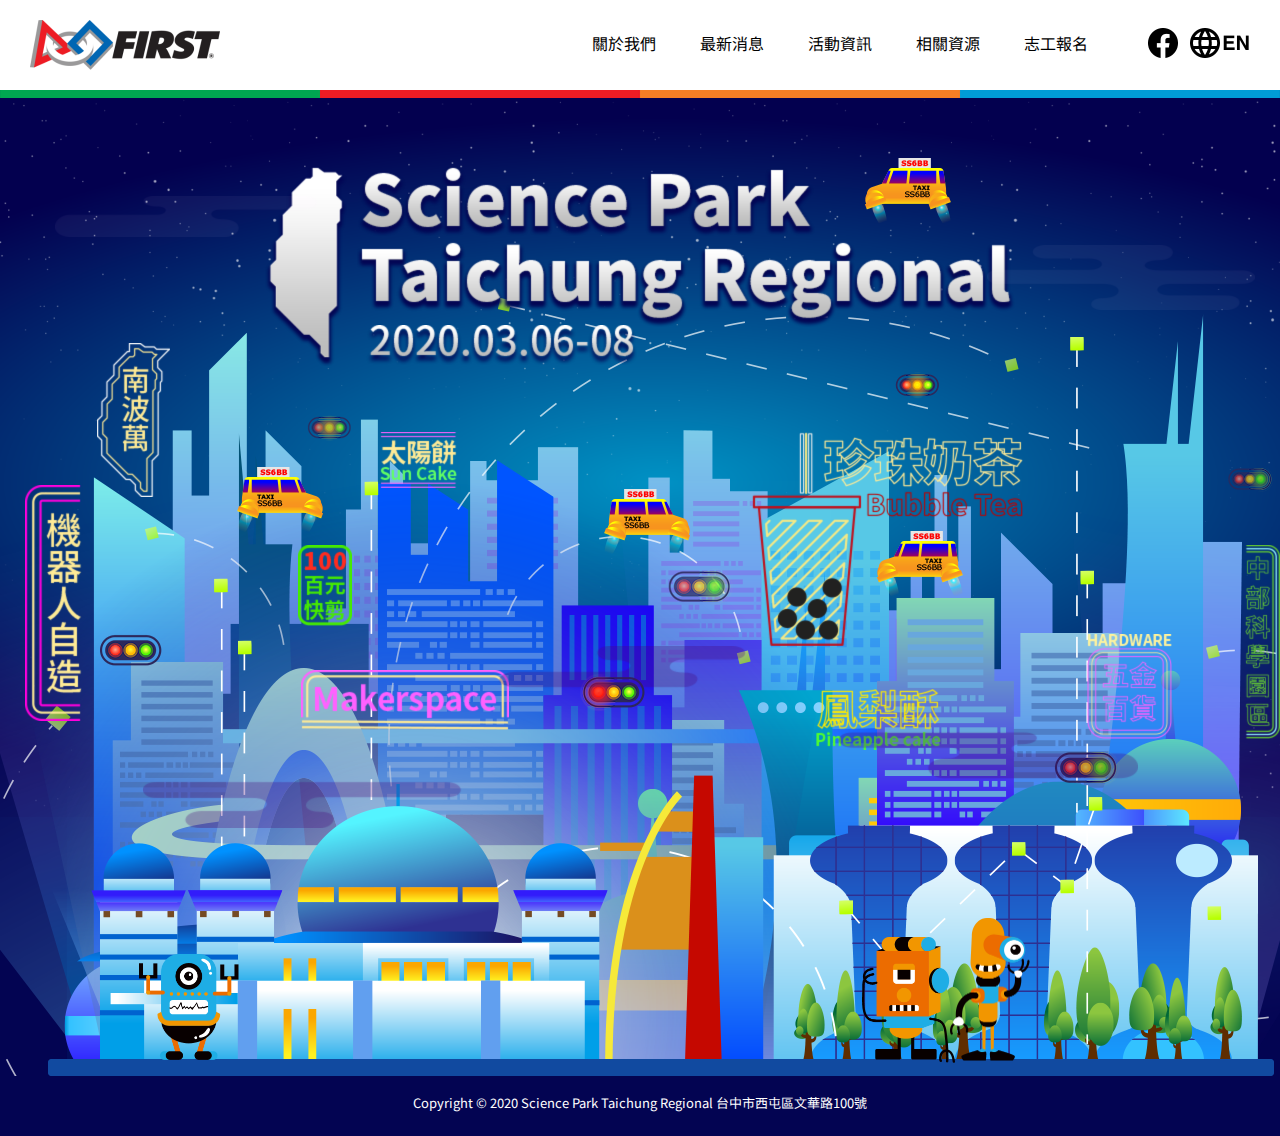
==== index.html @ 0c8fc82f "修改首頁" ====
<!DOCTYPE html>
<html lang="zh-TW">
<head>
  <meta charset="UTF-8">
  <meta name="viewport" content="width=device-width, initial-scale=1.0">
  <meta http-equiv="X-UA-Compatible" content="ie=edge">
  <meta property="og:type" content="website">
  <meta property="og:title" content="Science Park Taichung Regional" />
  <meta name="description" content="" />
  <meta property="og:image" content="img/800x800.png">
  <meta property="og:url" content="">
  <title>Science Park Taichung Regional</title>
  <!-- <link rel="shortcut icon" href="img/sp.ico"> -->
  <link rel="stylesheet" href="css/jpreloader.css">
  <link rel="stylesheet" href="css/style.css">
  <link href="https://fonts.googleapis.com/css?family=Noto+Sans+SC" rel="stylesheet">
  <link href="https://fonts.googleapis.com/css?family=Roboto:300" rel="stylesheet">
  <title>Document</title>
</head>
<body>
<div id="jSplash"></div>
<div class="menu">
  <a href="index.html" title="Science Park Taichung Regional" class="logo">
    <img src="img/frc_logo@2x.png"
      alt="Science Park Taichung Regional">
  </a>
  <div class="icon">
    <a href="#" class="fb"></a>
    <a href="index_en.html" class="en"></a>
  </div>
  <ul>
    <li><a href="about.html" title="關於我們">關於我們</a></li>
    <li><a href="news.html" title="最新消息">最新消息</a></li>
    <li><a href="event.html" title="活動資訊">活動資訊</a></li>
    <li><a href="resource.html" title="相關資源">相關資源</a></li>
    <li><a href="volunteers.html" title="志工報名">志工報名</a></li>
  </ul>
 
</div>
<div class="bar"></div>
<div class="wrap">
  <div class="main">
    <div class="tittle"><img src="img/title@2x.png"></div>
    <div class="sign"><img src="img/sign@2x.png"></div>
    <div class="light"></div>
    <div class="r1"><img src="img/r1@2x.png"></div>
    <div class="r2"><img src="img/r2.png"></div>
    <div class="r3"><img src="img/r3.png"></div>
    <div class="cloud1"><img src="img/cloud6@2x.png"></div>
    <div class="taxi1"></div>
    <div class="taxi2"></div>
    <div class="taxi3"></div>
    <div class="taxi4"></div>
    <div class="cloud2"><img src="img/cloud2.png@2x.png"></div>
    <div class="cloud3"><img src="img/cloud3.png@2x.png"></div>
  </div>
  <div class="footer">Copyright © 2020 Science Park Taichung Regional 台中市西屯區文華路100號</div>
</div>
  
</body>
<script src="js/lib/jquery-1.11.0.min.js"></script>
<script src="js/lib/TweenMax.min.js"></script>
<script src="js/lib/swiper.min.js"></script>
<script src="js/lib/jpreloader.min.js"></script>
<script src="js/lib/jquery.animateSprite.js"></script>
<script src="js/sp.js"></script>
</html>
---- css/jpreloader.css ----
body{
	display:none;
}
#jpreOverlay {
	background-color: #022068;
}
#jpreSlide{
	font-size:22px;
	font-weight:bold;
	color:#ccc;
	text-align:center;
	width:430px;
/*	height:30%;*/
	margin-top: -120px;
}
#jpreLoader{
	width:430px;
	height:2px;
	margin-top: 0px;
/*	box-shadow:0 0 7px 3px #fff;
	-moz-box-shadow:0 0 7px 3px #fff;
	-webkit-box-shadow:0 0 7px 3px #fff;
	border-radius:25px;
	-moz-border-radius:25px;
	-webkit-border-radius:25px;*/
}
#jpreBar {
	/*display: none;*/
	border-radius:5px;
	-moz-border-radius:5px;
	-webkit-border-radius:5px;
	background-color:#449ad2;
}
#jprePercentage {
	width: 430px;
	color:#449ad2;
	font-family:"Gotham";
	/*font-weight:bold;*/
	text-align:center;
	/*text-shadow:1px 1px 1px #333;*/
	/*top:-100%;*/
	top:8px;
	font-size: 24px;
	/*font-style: italic;*/
	/*margin: 0 0 0 50px;*/
	margin: auto;
}



@-webkit-keyframes progress {
  from {
    background-position: 0 0;
  }
  to {
    background-position: -60px -60px;
  }
}
@-moz-keyframes progress {
  from {
    background-position: 0 0;
  }
  to {
    background-position: -60px -60px;
  }
}
@-ms-keyframes progress {
  from {
    background-position: 0 0;
  }
  to {
    background-position: -60px -60px;
  }
}
@-o-keyframes progress {
  from {
    background-position: 0 0;
  }
  to {
    background-position: -60px -60px;
  }
}
@keyframes progress {
  from {
    background-position: 0 0;
  }
  to {
    background-position: -60px -60px;
  }
}
---- css/style.css ----
html,
body,
div,
span,
applet,
object,
iframe,
h1,
h2,
h3,
h4,
h5,
h6,
p,
blockquote,
pre,
a,
abbr,
acronym,
address,
big,
cite,
code,
del,
dfn,
em,
img,
ins,
kbd,
q,
s,
samp,
small,
strike,
strong,
sub,
sup,
tt,
var,
b,
u,
i,
center,
dl,
dt,
dd,
ol,
ul,
li,
fieldset,
form,
label,
legend,
table,
caption,
tbody,
tfoot,
thead,
tr,
th,
td,
article,
aside,
canvas,
details,
embed,
figure,
figcaption,
footer,
header,
hgroup,
menu,
nav,
output,
ruby,
section,
summary,
time,
mark,
audio,
video {
  margin: 0;
  padding: 0;
  border: 0;
  font: inherit;
  font-size: 100%;
  vertical-align: baseline;
}

html {
  line-height: 1;
}

ol,
ul {
  list-style: none;
}

table {
  border-collapse: collapse;
  border-spacing: 0;
}

caption,
th,
td {
  text-align: left;
  font-weight: normal;
  vertical-align: middle;
}

q,
blockquote {
  quotes: none;
}

q:before,
q:after,
blockquote:before,
blockquote:after {
  content: "";
  content: none;
}

a img {
  border: none;
}

article,
aside,
details,
figcaption,
figure,
footer,
header,
hgroup,
main,
menu,
nav,
section,
summary {
  display: block;
}

html,
body {
  padding: 0;
  margin: 0;
  font-family: "Noto Sans SC", "sans-serif";
  background-color: #030452;
}

#jSplash {
  width: 430px;
  height: 100px;
  position: relative;
  background: url(../img/loading.png) no-repeat;
  margin: auto;
}

.menu {
  width: 100%;
  height: 90px;
  background-color: #ffffff;
}

.menu .logo {
  width: 190px;
  height: 50px;
  float: left;
  margin-top: 20px;
  margin-left: 30px;
}

.menu ul {
  float: right;
  margin-top: 35px;
  cursor:pointer;
  margin-right: 60px;
}

.menu ul li {
  display: inline-block;
  margin-left: 40px;
  
}

.menu ul li a {
  color: #000;
  text-decoration: none;
  font-size: 16px;
  -moz-transition: 0.3s;
  -o-transition: 0.3s;
  -webkit-transition: 0.3s;
  transition: 0.3s;
  display: block;
}

.menu ul li a::after{
  content: "";
  display: block;
  width: 0%;
  height: 3px;
  margin-top: 5px;
  background-color: #2a66ad;
  -moz-transition: 0.3s;
  -o-transition: 0.3s;
  -webkit-transition: 0.3s;
  transition: 0.3s;
}

.menu ul li a:hover{
  color:#2a66ad;
}

.menu ul li a:hover::after{
  width: 100%;
}

.menu ul li a.act{
  color:#f57e25;
}

.menu ul li a.act::after{
  content: "";
  display: block;
  width: 100%;
  height: 3px;
  margin-top: 5px;
  background-color: #f57e25;

}

.menu .icon{
  float: right;
  margin-top: 28px;
  margin-right: 30px;
}

.fb{
  width: 30px;
  height: 30px;
  display: inline-block;
  background: url(../img/fb@2x.png) no-repeat;
  background-size: 100% auto;
  -moz-transition: 0.3s;
  -o-transition: 0.3s;
  -webkit-transition: 0.3s;
  transition: 0.3s;
  margin-right: 8px;
}

.fb:hover{
  background-position-y: -30px;
}

.en{
  width: 60px;
  height: 30px;
  display: inline-block;
  background: url(../img/en@2x.png)no-repeat;
  background-size: 100% auto;
}

.tw {
  width: 60px;
  height: 30px;
  display: inline-block;
  background: url(../img/tw@2x.png)no-repeat;
  background-size: 100% auto;
}

.bar {
  width: 100%;
  height: 8px;
  background: url(../img/colorbars.png@2x.png) center center repeat;
  background-size: 100% auto;
}

.wrap {
  width: 100%;
  height: auto;
  background: url(../img/star.png@2x.png) center top no-repeat;
  background-size: 100% auto;
}

.main {
  width: 100%;
  height: 978px;
  position: relative;
  margin: auto;
  background: url(../img/group40.png) center 200px no-repeat;
}

.tittle {
  width: 750px;
  height: 200px;
  position: absolute;
  left: 50%;
  top: 7%;
  margin-left: -375px;
}

.sign{
  width: 1255px;
  height: 407px;
  position: absolute;
  top: 25%;
  left: 50%;
  margin-left: -615px;
  overflow: hidden;
}

.light{
  width: 1174px;
  height: 414px;
  position: absolute;
  background: url(../img/lights.png@2x.png) 0 0 no-repeat;
  left: 50%;
  top: 28%;
  margin-left: -540px;
  overflow: hidden;
}

.r1{
  width: 93px;
  height: 126px;
  position: absolute;
  top: 85.8%;
  right: 50%;
  margin-right: -400px;
}

.r2{
  width: 100px;
  height: 106px;
  position: absolute;
  top: 87.5%;
  left: 50%;
  margin-left: -600px;
}

.r3{
  width: 80px;
  height: 144px;
  position: absolute;
  top: 83.8%;
  right: 50%;
  margin-right: -550px;
}

.cloud1{
  width: 995px;
  height: 182px;
  position: absolute;
  left: 50%;
  margin-left: -497px;
  top: 56%;
}

.cloud2{
  width: 268px;
  height: 65px;
  position: absolute;
  top: 15%;
  right: 50%;
  margin-right: -700px;
}

.cloud3 {
  width: 262px;
  height: 41px;
  position: absolute;
  top: 10%;
  left: 50%;
  margin-left: -670px;
}

.taxi1{
  width: 92px;
  height: 77px;
  position: absolute;
  top: 38%;
  left: 50%;
  margin-left: -450px;
  background: url(../img/taxi.png) 0 0 no-repeat;
  overflow: hidden;
}

.taxi2{
  width: 92px;
  height: 78px;
  position: absolute;
  top:50%;
  right: 50%;
  margin-right: -350px;
  background: url(../img/taxi_mirror.png) 0 0 no-repeat;
  overflow: hidden;
}

.taxi3 {
  width: 92px;
  height: 77px;
  position: absolute;
  top: 30%;
  left: 50%;
  background: url(../img/taxi.png) 0 0 no-repeat;
  overflow: hidden;
  margin-left: -40px;
}

.taxi4 {
  width: 92px;
  height: 78px;
  position: absolute;
  top: 6%;
  right: 50%;
  margin-right: -400px;
  background: url(../img/taxi_mirror.png) 0 0 no-repeat;
  overflow: hidden;
}

.menu .logo img,.tittle img,.sign img,.r1 img,
.r2 img,
.r3 img,
.cloud1 img,
.taxi4 img,
.cloud2 img,
.cloud3 img,
.mainbar img,
.info div:nth-child(1) img,
.databox div:nth-child(1) img,
.eimg img
  {
  display: block;
  width: 100%;
}

.mainbar{
  width: 100%;
  height: auto;
}
.wrap_box,
.event{
  width: 100%;
  background-color: #ffffff;
  padding-bottom: 50px;
}

.formbox {
  position: relative;
  width: 100%;
  height: 330px;
  background-color: #049ADA;
}

.info,
.source,
.vol,
.article
{
  width: 900px;
  margin: auto;
  padding-top:80px;
}

.swiper-container {
  position: relative;
  width: 900px;
  height: 1050px;
  margin: auto;
  padding-top:80px;
  overflow: hidden;
}

.swiper-wrapper {
  position: absolute;
  width: 100%;
  left: 0;
}

.swiper-slide {
  position: relative;
  width: 900px;
  display: inline-block;
}

.swiper-container-horizontal>.swiper-pagination {
  height: 50px;
  line-height: 50px;
  bottom: 0;
}

.swiper-pagination-bullet {
  width: 20px;
  height: 20px;
  text-align: center;
  line-height: 20px;
  font-size: 12px;
  color: #000;
  opacity: 1;
  background: rgba(0, 0, 0, 0.2);
}

.swiper-pagination-bullet-active {
  color: #fff;
  background: #00ccff;
}

.ebox,
.ebox_n{
  width: 280px;
  height: 310px;
  margin: 16px 0 0 16px;
  display: inline-block;
  vertical-align: top;
}

.ebox a{
  display: block;
  text-decoration: none;
  background-color: #0066B3;
  -moz-transition: 0.3s;
  -o-transition: 0.3s;
  -webkit-transition: 0.3s;
  transition: 0.3s;
}

.ebox_n a {
  display: block;
  text-decoration: none;
  background-color: #00a651;
  -moz-transition: 0.3s;
  -o-transition: 0.3s;
  -webkit-transition: 0.3s;
  transition: 0.3s;
}

.ebox a:hover,
.ebox_n a:hover {
  background-color: #f57e25;
}

.ebox a:hover .eimg img,
.ebox_n a:hover .eimg img {
  width: 110%;
  margin-left: -5%;
}

.eimg{
  width: 280px;
  height: 210px;
  overflow: hidden;
}

.eimg img{
  -moz-transition: 0.3s;
  -o-transition: 0.3s;
  -webkit-transition: 0.3s;
  transition: 0.3s;
}

.et{
  width: 250px;
  height: 70px;
  padding: 15px;
}

.et h2{
  color: #fff;
  font-size: 15px;
  overflow:hidden;
  white-space: nowrap;
  text-overflow: ellipsis;
}

.et p{
  height: 30px;
  overflow: hidden;
  font-size: 12px;
  line-height: 16px;
  color: #fff;
  margin-top: 8px;
}

.time {
  margin-top: 8px;
  color: #fff;
  font-size: 12px;
  background: url(../img/clock.png) 0 2px no-repeat;
  padding-left: 13px;
  opacity: 0.5;
}

.vol{
  text-align: center;
}

.vol h3{
  font-size: 20px;
  font-weight: bold;
  line-height: 30px;
  color: #484848;
}

.volbox{
  width: 760px;
  height: 250px;
  margin: 20px auto;
  border: 4px solid #049ADA;
  border-radius: 30px;
  text-align: center;
}

.volbox h4{
  font-size: 25px;
  font-weight: bold;
  line-height: 37px;
  color: #000;
  margin: 40px auto 15px;
}

.volbox h5{
  font-size: 20px;
  font-weight: bold;
  color: #049ADA;
}

.volbox a{
  display: block;
  width: 120px;
  height: 50px;
  margin: 20px auto;
  background-color: #ED1C24;
  text-align: center;
  line-height: 50px;
  color: #fff;
  text-decoration: none;
  -moz-transition: 0.3s;
  -o-transition: 0.3s;
  -webkit-transition: 0.3s;
  transition: 0.3s;
}

.volbox a:hover{
  background-color: #0066B3;
}

.volbox_en {
  width: 760px;
  height: 300px;
  margin: 20px auto;
  border: 4px solid #049ADA;
  border-radius: 30px;
  text-align: center;
}

.volbox_en h4 {
  font-size: 25px;
  font-weight: bold;
  line-height: 37px;
  color: #000;
  margin: 40px auto 15px;
}

.volbox_en h5 {
  font-size: 20px;
  font-weight: bold;
  color: #049ADA;
}

.volbox_en a {
  display: block;
  width: 240px;
  height: 50px;
  margin: 20px auto;
  background-color: #ED1C24;
  text-align: center;
  line-height: 50px;
  color: #fff;
  text-decoration: none;
  -moz-transition: 0.3s;
  -o-transition: 0.3s;
  -webkit-transition: 0.3s;
  transition: 0.3s;
}

.volbox_en a:hover {
  background-color: #0066B3;
}

.ps{
  text-align: left;
  font-size: 13px;
  color: #484848;
  line-height: 20px;
  margin-top: 50px;
}

.databox {
  width: 900px;
  margin: auto;
  padding-top: 30px;
}

.databox p{
  font-size: 18px;
  color: #fff;
}

.databox input{
  outline: none;
  border: none;
  height: 30px;
  margin: 20px 10px 0 0;
  -webkit-flex: none;
  flex: none;
}

.databox input:nth-child(2),
.databox input:nth-child(3) {
  width: 320px;
}

.databox input:nth-child(4) {
  width: 674px;
}

.databox textarea {
  width: 580px;
  height: 58px;
  margin-top: 20px;
  outline: none;
  border: none;
}

.databox input[placeholder]{
  padding: 0 10px;
}

.databox textarea[placeholder]{
  padding: 10px;
}

.info > div,
.databox > div{
  display: inline-block;
}

.info div:nth-child(1),
.databox div:nth-child(1){
  width: 165px;
  vertical-align:top;
  margin-right: 15px;
}

.info div:nth-child(2),
.databox div:nth-child(2){
  width: 710px;
  position: relative;
}

.info div:nth-child(1) img,
.databox div:nth-child(1) img {
  margin: auto;
}

.databox a{
  display: block;
  position: absolute;
  width: 80px;
  height: 80px;
  text-align: center;
  line-height: 80px;
  background-color: #0066B3;
  color: #fff;
  text-decoration: none;
  right: 15px;
  top: 138px;
  -moz-transition: 0.3s;
  -o-transition: 0.3s;
  -webkit-transition: 0.3s;
  transition: 0.3s; 
}

.databox a:hover{
   background-color: #f57e25;
   color: #fff;

}

.info h2{
  font-size: 20px;
  font-weight: bold;
}

.info h2 > span{
  color: #808080;
}

.info p{
  font-size: 13px;
  line-height: 20px;
  margin-top: 10px;
  color: #323232;
}

.info p a{
  color: #0067b3;
  text-decoration: none;
}

.info p a:hover{
  text-decoration: underline;
}

.info p:nth-child(3){
  font-weight: bold;
  color: #000;
}

.barname{
  width: 900px;
  height: auto;
  background-color: #000;
  text-align: center;
  padding: 20px 0;
  font-size: 20px;
  line-height: 30px;
  font-weight: bold;
  color: #fff;
}

.barname p{
  font-size: 13px;
}

.entra{
  text-align: left;
  font-size: 13px;
  color: #000;
  padding: 20px;
  line-height: 20px;
}

.entra a{
   color: #049ADA;
}
.source img{
  display: block;
  width: 100%;
  margin-bottom: 100px;
}


.mapbar {
  width: 900px;
  margin: auto;
  padding-top: 80px;
  display: inline-flex;
  flex-direction: row;
}

.mapbar > div{
  color: #fff;
}

.mapbar div:nth-child(1){
  width: 100px;
  height: 70px;
  line-height: 70px;
  font-size: 20px;
  font-weight: bold;
  background-color: #000;
  text-align: center;
}

.mapbar div:nth-child(2) {
  width: 760px;
  height: 55px;
  background-color: #049ADA;
  font-size: 15px;
  padding: 15px 20px 0 20px;
  line-height: 20px;
  vertical-align: middle;
}

.gmap{
  width: 900px;
  height: 680px;
}

.footer{
  width: 100%;
  height: 20px;
  text-align: center;
  font-size: 13px;
  color: #ffffff;
  margin: 20px auto;
  display: inline-block;
}

.gotop {
  width: 60px;
  height: 60px;
  position: fixed;
  z-index: 12;
  bottom: 300px;
  right: 3%;
  opacity: 0;
}

.gotop a {
  width: 60px;
  height: 60px;
  line-height: 60px;
  border-radius: 60px;
  -webkit-border-radius: 60px;
  -moz-border-radius: 60px;
  display: block;
  font-size: 15px;
  background-color: #049ADA;
  color: #fff;
  text-align: center;
  text-decoration: none;
  -moz-transition: 0.3s;
  -o-transition: 0.3s;
  -webkit-transition: 0.3s;
  transition: 0.3s;
}

.gotop a:hover {
  color: #ffffff;
  background-color: #f57e25;
}
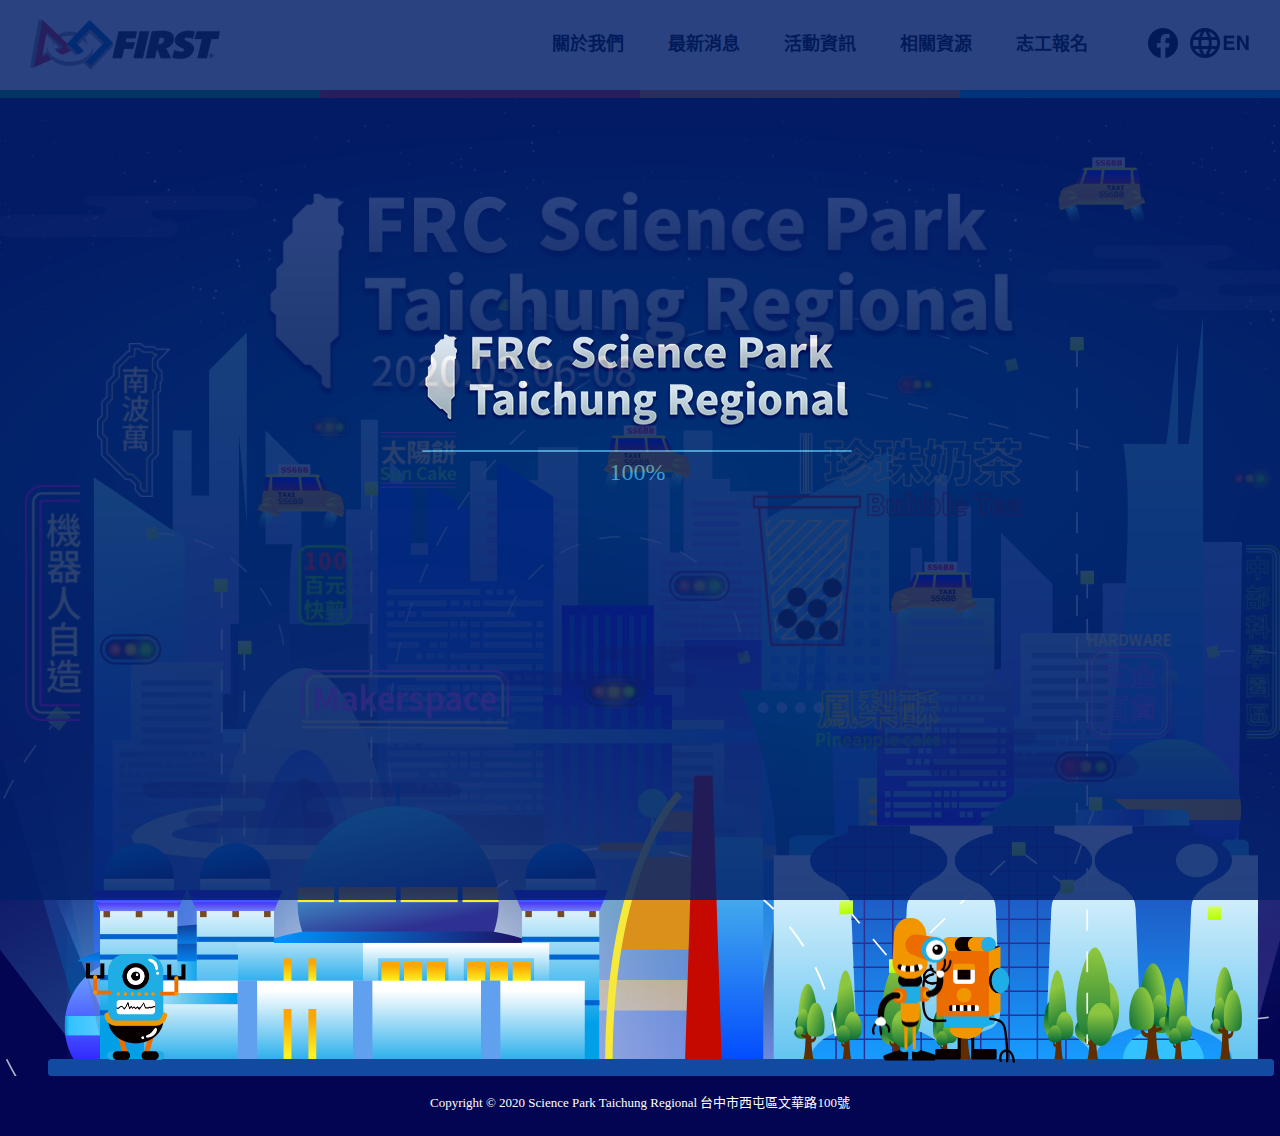
==== commit 2fd7b12e: "修改" ====
--- a/index.html
+++ b/index.html
@@ -5,17 +5,16 @@
   <meta name="viewport" content="width=device-width, initial-scale=1.0">
   <meta http-equiv="X-UA-Compatible" content="ie=edge">
   <meta property="og:type" content="website">
-  <meta property="og:title" content="Science Park Taichung Regional" />
-  <meta name="description" content="" />
+  <meta property="og:title" content="2020 FRC Science Park Taichung Regional" />
+  <meta name="description" content="FRC科學園區台中區域賽將於2020年3月6日至8日在逢甲大學體育館盛大舉行。" />
   <meta property="og:image" content="img/800x800.png">
   <meta property="og:url" content="">
-  <title>Science Park Taichung Regional</title>
+  <title>2020 FRC Science Park Taichung Regional</title>
   <!-- <link rel="shortcut icon" href="img/sp.ico"> -->
   <link rel="stylesheet" href="css/jpreloader.css">
   <link rel="stylesheet" href="css/style.css">
   <link href="https://fonts.googleapis.com/css?family=Noto+Sans+SC" rel="stylesheet">
   <link href="https://fonts.googleapis.com/css?family=Roboto:300" rel="stylesheet">
-  <title>Document</title>
 </head>
 <body>
 <div id="jSplash"></div>
--- a/css/style.css
+++ b/css/style.css
@@ -146,7 +146,7 @@
 body {
   padding: 0;
   margin: 0;
-  font-family: "Noto Sans SC", "sans-serif";
+  font-family: "Microsoft JhengHei", "微軟正黑體";
   background-color: #030452;
 }
 
@@ -175,28 +175,29 @@
 .menu ul {
   float: right;
   margin-top: 35px;
-  cursor:pointer;
+  cursor: pointer;
   margin-right: 60px;
 }
 
 .menu ul li {
   display: inline-block;
   margin-left: 40px;
-  
+
 }
 
 .menu ul li a {
   color: #000;
   text-decoration: none;
-  font-size: 16px;
+  font-size: 18px;
   -moz-transition: 0.3s;
   -o-transition: 0.3s;
   -webkit-transition: 0.3s;
   transition: 0.3s;
   display: block;
-}
-
-.menu ul li a::after{
+  font-weight: bold;
+}
+
+.menu ul li a::after {
   content: "";
   display: block;
   width: 0%;
@@ -209,19 +210,19 @@
   transition: 0.3s;
 }
 
-.menu ul li a:hover{
-  color:#2a66ad;
-}
-
-.menu ul li a:hover::after{
-  width: 100%;
-}
-
-.menu ul li a.act{
-  color:#f57e25;
-}
-
-.menu ul li a.act::after{
+.menu ul li a:hover {
+  color: #2a66ad;
+}
+
+.menu ul li a:hover::after {
+  width: 100%;
+}
+
+.menu ul li a.act {
+  color: #f57e25;
+}
+
+.menu ul li a.act::after {
   content: "";
   display: block;
   width: 100%;
@@ -231,13 +232,13 @@
 
 }
 
-.menu .icon{
+.menu .icon {
   float: right;
   margin-top: 28px;
   margin-right: 30px;
 }
 
-.fb{
+.fb {
   width: 30px;
   height: 30px;
   display: inline-block;
@@ -250,11 +251,11 @@
   margin-right: 8px;
 }
 
-.fb:hover{
+.fb:hover {
   background-position-y: -30px;
 }
 
-.en{
+.en {
   width: 60px;
   height: 30px;
   display: inline-block;
@@ -293,15 +294,15 @@
 }
 
 .tittle {
-  width: 750px;
-  height: 200px;
+  width: 753px;
+  height: 231px;
   position: absolute;
   left: 50%;
   top: 7%;
   margin-left: -375px;
 }
 
-.sign{
+.sign {
   width: 1255px;
   height: 407px;
   position: absolute;
@@ -311,7 +312,7 @@
   overflow: hidden;
 }
 
-.light{
+.light {
   width: 1174px;
   height: 414px;
   position: absolute;
@@ -322,7 +323,7 @@
   overflow: hidden;
 }
 
-.r1{
+.r1 {
   width: 93px;
   height: 126px;
   position: absolute;
@@ -331,7 +332,7 @@
   margin-right: -400px;
 }
 
-.r2{
+.r2 {
   width: 100px;
   height: 106px;
   position: absolute;
@@ -340,7 +341,7 @@
   margin-left: -600px;
 }
 
-.r3{
+.r3 {
   width: 80px;
   height: 144px;
   position: absolute;
@@ -349,7 +350,7 @@
   margin-right: -550px;
 }
 
-.cloud1{
+.cloud1 {
   width: 995px;
   height: 182px;
   position: absolute;
@@ -358,7 +359,7 @@
   top: 56%;
 }
 
-.cloud2{
+.cloud2 {
   width: 268px;
   height: 65px;
   position: absolute;
@@ -376,7 +377,7 @@
   margin-left: -670px;
 }
 
-.taxi1{
+.taxi1 {
   width: 92px;
   height: 77px;
   position: absolute;
@@ -387,11 +388,11 @@
   overflow: hidden;
 }
 
-.taxi2{
+.taxi2 {
   width: 92px;
   height: 78px;
   position: absolute;
-  top:50%;
+  top: 50%;
   right: 50%;
   margin-right: -350px;
   background: url(../img/taxi_mirror.png) 0 0 no-repeat;
@@ -415,12 +416,15 @@
   position: absolute;
   top: 6%;
   right: 50%;
-  margin-right: -400px;
+  margin-right: -450px;
   background: url(../img/taxi_mirror.png) 0 0 no-repeat;
   overflow: hidden;
 }
 
-.menu .logo img,.tittle img,.sign img,.r1 img,
+.menu .logo img,
+.tittle img,
+.sign img,
+.r1 img,
 .r2 img,
 .r3 img,
 .cloud1 img,
@@ -430,18 +434,18 @@
 .mainbar img,
 .info div:nth-child(1) img,
 .databox div:nth-child(1) img,
-.eimg img
-  {
-  display: block;
-  width: 100%;
-}
-
-.mainbar{
+.eimg img {
+  display: block;
+  width: 100%;
+}
+
+.mainbar {
   width: 100%;
   height: auto;
 }
+
 .wrap_box,
-.event{
+.event {
   width: 100%;
   background-color: #ffffff;
   padding-bottom: 50px;
@@ -457,11 +461,10 @@
 .info,
 .source,
 .vol,
-.article
-{
+.article {
   width: 900px;
   margin: auto;
-  padding-top:80px;
+  padding-top: 80px;
 }
 
 .swiper-container {
@@ -469,7 +472,7 @@
   width: 900px;
   height: 1050px;
   margin: auto;
-  padding-top:80px;
+  padding-top: 80px;
   overflow: hidden;
 }
 
@@ -508,7 +511,7 @@
 }
 
 .ebox,
-.ebox_n{
+.ebox_n {
   width: 280px;
   height: 310px;
   margin: 16px 0 0 16px;
@@ -516,7 +519,7 @@
   vertical-align: top;
 }
 
-.ebox a{
+.ebox a {
   display: block;
   text-decoration: none;
   background-color: #0066B3;
@@ -547,34 +550,34 @@
   margin-left: -5%;
 }
 
-.eimg{
+.eimg {
   width: 280px;
   height: 210px;
   overflow: hidden;
 }
 
-.eimg img{
+.eimg img {
   -moz-transition: 0.3s;
   -o-transition: 0.3s;
   -webkit-transition: 0.3s;
   transition: 0.3s;
 }
 
-.et{
+.et {
   width: 250px;
   height: 70px;
   padding: 15px;
 }
 
-.et h2{
+.et h2 {
   color: #fff;
   font-size: 15px;
-  overflow:hidden;
+  overflow: hidden;
   white-space: nowrap;
   text-overflow: ellipsis;
 }
 
-.et p{
+.et p {
   height: 30px;
   overflow: hidden;
   font-size: 12px;
@@ -592,18 +595,18 @@
   opacity: 0.5;
 }
 
-.vol{
-  text-align: center;
-}
-
-.vol h3{
+.vol {
+  text-align: center;
+}
+
+.vol h3 {
   font-size: 20px;
   font-weight: bold;
   line-height: 30px;
   color: #484848;
 }
 
-.volbox{
+.volbox {
   width: 760px;
   height: 250px;
   margin: 20px auto;
@@ -612,7 +615,7 @@
   text-align: center;
 }
 
-.volbox h4{
+.volbox h4 {
   font-size: 25px;
   font-weight: bold;
   line-height: 37px;
@@ -620,13 +623,19 @@
   margin: 40px auto 15px;
 }
 
-.volbox h5{
+.volbox h6 {
+  font-size: 23px;
+  font-weight: bold;
+  line-height: 30px;
+}
+
+.volbox h5 {
   font-size: 20px;
   font-weight: bold;
   color: #049ADA;
 }
 
-.volbox a{
+.volbox h6 a {
   display: block;
   width: 120px;
   height: 50px;
@@ -642,7 +651,7 @@
   transition: 0.3s;
 }
 
-.volbox a:hover{
+.volbox h6 a:hover {
   background-color: #0066B3;
 }
 
@@ -656,24 +665,37 @@
 }
 
 .volbox_en h4 {
-  font-size: 25px;
-  font-weight: bold;
-  line-height: 37px;
+  font-size: 23px;
+  font-weight: bold;
+  line-height: 30px;
   color: #000;
-  margin: 40px auto 15px;
+  margin: 40px 40px 15px;
+}
+
+.volbox h4 a {
+  text-decoration: underline;
+  color: #000;
+}
+
+.volbox_en h6 {
+  font-size: 23px;
+  font-weight: bold;
+  line-height: 30px;
 }
 
 .volbox_en h5 {
   font-size: 20px;
   font-weight: bold;
   color: #049ADA;
-}
-
-.volbox_en a {
-  display: block;
-  width: 240px;
+  margin: 0px 40px;
+  line-height: 30px;
+}
+
+.volbox_en h6 a {
+  display: block;
+  width: 300px;
   height: 50px;
-  margin: 20px auto;
+  margin: 15px auto;
   background-color: #ED1C24;
   text-align: center;
   line-height: 50px;
@@ -685,16 +707,30 @@
   transition: 0.3s;
 }
 
-.volbox_en a:hover {
+.volbox_en h6 a:hover {
   background-color: #0066B3;
 }
 
-.ps{
+.volbox_en h4 a {
+  text-decoration: underline;
+  color: #000;
+}
+
+.volbox_en h4 a:hover,
+.volbox h4 a:hover .ps a:hover {
+  text-decoration: none;
+}
+
+.ps {
   text-align: left;
-  font-size: 13px;
+  font-size: 15px;
   color: #484848;
   line-height: 20px;
   margin-top: 50px;
+}
+
+.ps a {
+  color: #0066B3;
 }
 
 .databox {
@@ -703,12 +739,12 @@
   padding-top: 30px;
 }
 
-.databox p{
+.databox p {
   font-size: 18px;
   color: #fff;
 }
 
-.databox input{
+.databox input {
   outline: none;
   border: none;
   height: 30px;
@@ -734,28 +770,28 @@
   border: none;
 }
 
-.databox input[placeholder]{
+.databox input[placeholder] {
   padding: 0 10px;
 }
 
-.databox textarea[placeholder]{
+.databox textarea[placeholder] {
   padding: 10px;
 }
 
-.info > div,
-.databox > div{
+.info>div,
+.databox>div {
   display: inline-block;
 }
 
 .info div:nth-child(1),
-.databox div:nth-child(1){
+.databox div:nth-child(1) {
   width: 165px;
-  vertical-align:top;
+  vertical-align: top;
   margin-right: 15px;
 }
 
 .info div:nth-child(2),
-.databox div:nth-child(2){
+.databox div:nth-child(2) {
   width: 710px;
   position: relative;
 }
@@ -765,7 +801,7 @@
   margin: auto;
 }
 
-.databox a{
+.databox a {
   display: block;
   position: absolute;
   width: 80px;
@@ -780,46 +816,46 @@
   -moz-transition: 0.3s;
   -o-transition: 0.3s;
   -webkit-transition: 0.3s;
-  transition: 0.3s; 
-}
-
-.databox a:hover{
-   background-color: #f57e25;
-   color: #fff;
-
-}
-
-.info h2{
+  transition: 0.3s;
+}
+
+.databox a:hover {
+  background-color: #f57e25;
+  color: #fff;
+
+}
+
+.info h2 {
   font-size: 20px;
   font-weight: bold;
 }
 
-.info h2 > span{
+.info h2>span {
   color: #808080;
 }
 
-.info p{
+.info p {
   font-size: 13px;
   line-height: 20px;
   margin-top: 10px;
   color: #323232;
 }
 
-.info p a{
+.info p a {
   color: #0067b3;
   text-decoration: none;
 }
 
-.info p a:hover{
+.info p a:hover {
   text-decoration: underline;
 }
 
-.info p:nth-child(3){
+.info p:nth-child(3) {
   font-weight: bold;
   color: #000;
 }
 
-.barname{
+.barname {
   width: 900px;
   height: auto;
   background-color: #000;
@@ -831,11 +867,11 @@
   color: #fff;
 }
 
-.barname p{
+.barname p {
   font-size: 13px;
 }
 
-.entra{
+.entra {
   text-align: left;
   font-size: 13px;
   color: #000;
@@ -843,10 +879,11 @@
   line-height: 20px;
 }
 
-.entra a{
-   color: #049ADA;
-}
-.source img{
+.entra a {
+  color: #049ADA;
+}
+
+.source img {
   display: block;
   width: 100%;
   margin-bottom: 100px;
@@ -861,11 +898,11 @@
   flex-direction: row;
 }
 
-.mapbar > div{
-  color: #fff;
-}
-
-.mapbar div:nth-child(1){
+.mapbar>div {
+  color: #fff;
+}
+
+.mapbar div:nth-child(1) {
   width: 100px;
   height: 70px;
   line-height: 70px;
@@ -885,12 +922,12 @@
   vertical-align: middle;
 }
 
-.gmap{
+.gmap {
   width: 900px;
   height: 680px;
 }
 
-.footer{
+.footer {
   width: 100%;
   height: 20px;
   text-align: center;
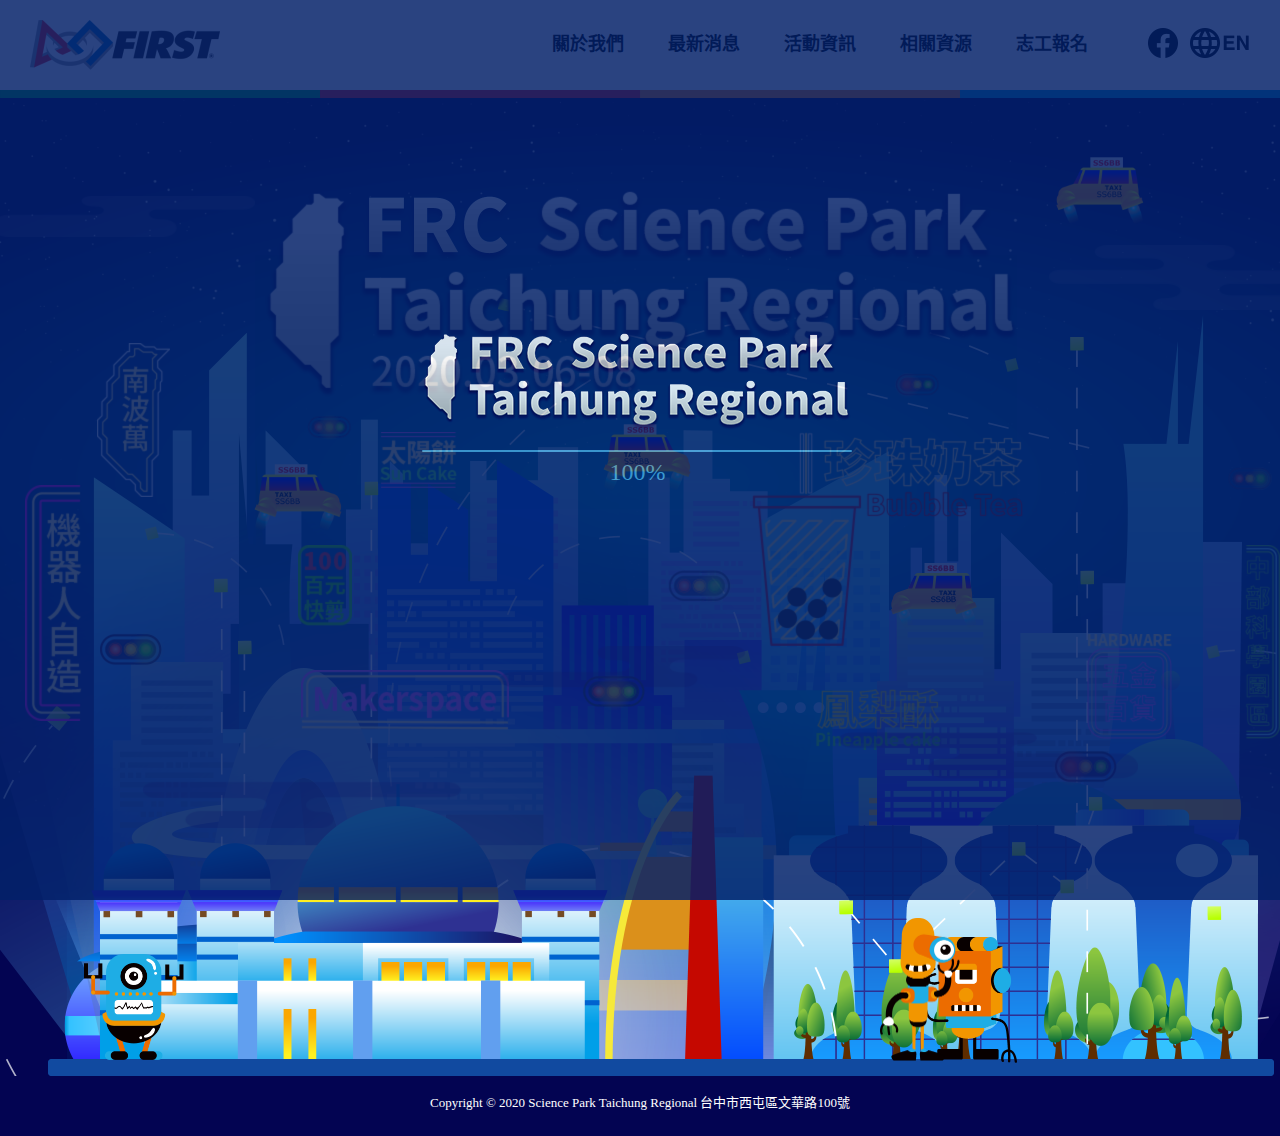
==== commit 93b21796: "修改" ====
--- a/index.html
+++ b/index.html
@@ -2,7 +2,7 @@
 <html lang="zh-TW">
 <head>
   <meta charset="UTF-8">
-  <meta name="viewport" content="width=device-width, initial-scale=1.0">
+  <meta name="viewport" content="width=1200, initial-scale=1.0">
   <meta http-equiv="X-UA-Compatible" content="ie=edge">
   <meta property="og:type" content="website">
   <meta property="og:title" content="2020 FRC Science Park Taichung Regional" />
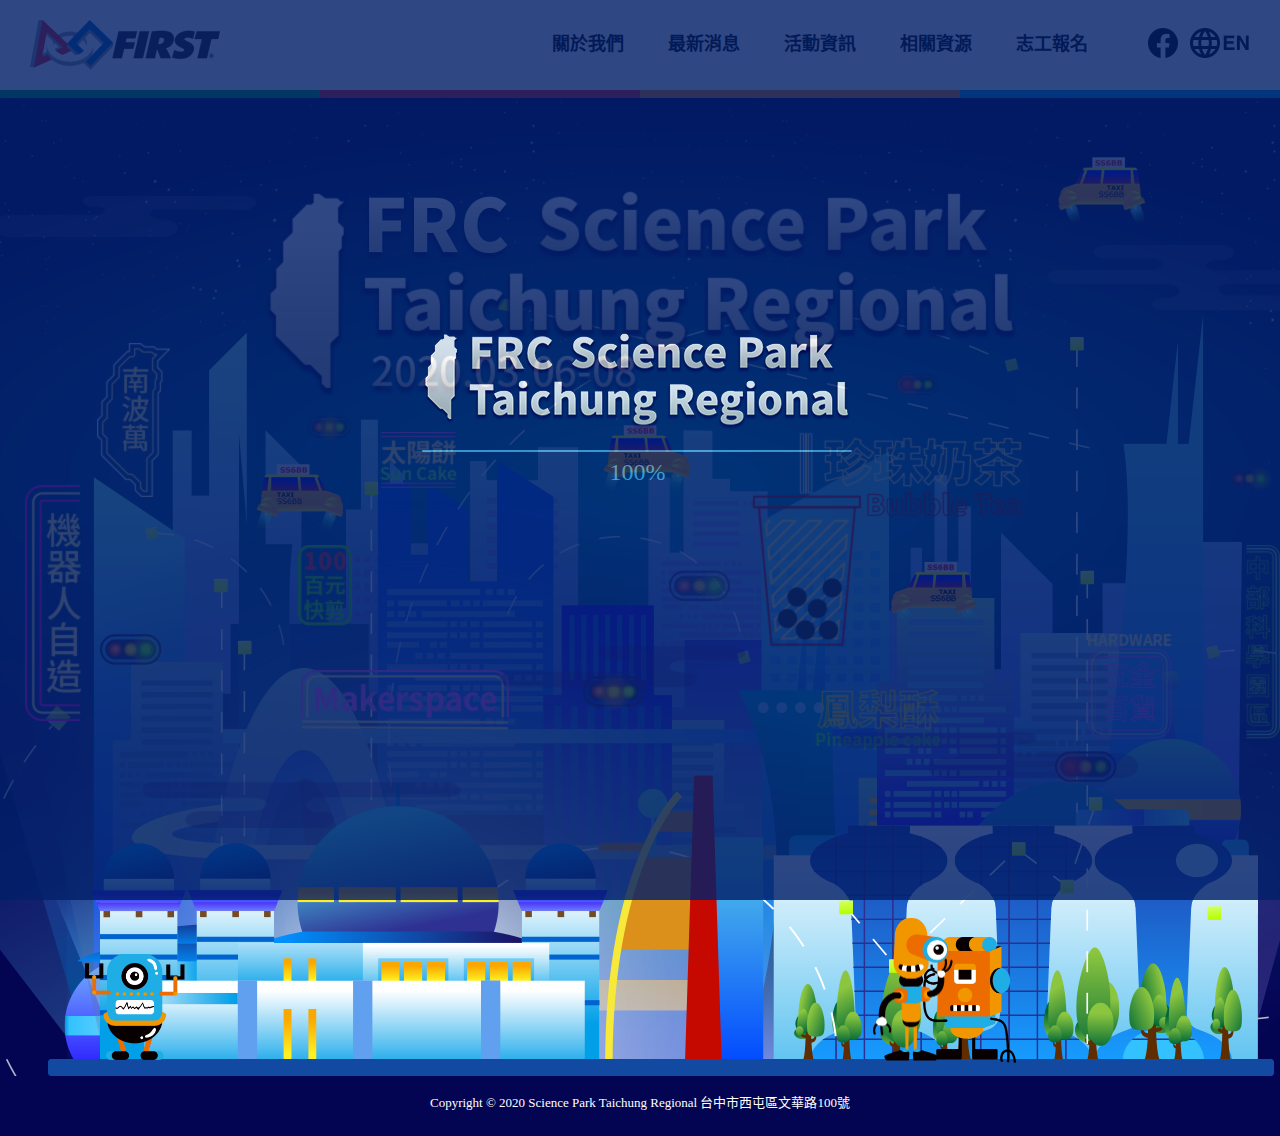
==== commit 6d43c604: "修改" ====
--- a/index.html
+++ b/index.html
@@ -2,7 +2,7 @@
 <html lang="zh-TW">
 <head>
   <meta charset="UTF-8">
-  <meta name="viewport" content="width=1200, initial-scale=1.0">
+  <meta name="viewport" content="width=1200">
   <meta http-equiv="X-UA-Compatible" content="ie=edge">
   <meta property="og:type" content="website">
   <meta property="og:title" content="2020 FRC Science Park Taichung Regional" />
--- a/css/style.css
+++ b/css/style.css
@@ -160,6 +160,7 @@
 
 .menu {
   width: 100%;
+  min-width: 1200px;
   height: 90px;
   background-color: #ffffff;
 }
@@ -182,7 +183,6 @@
 .menu ul li {
   display: inline-block;
   margin-left: 40px;
-
 }
 
 .menu ul li a {
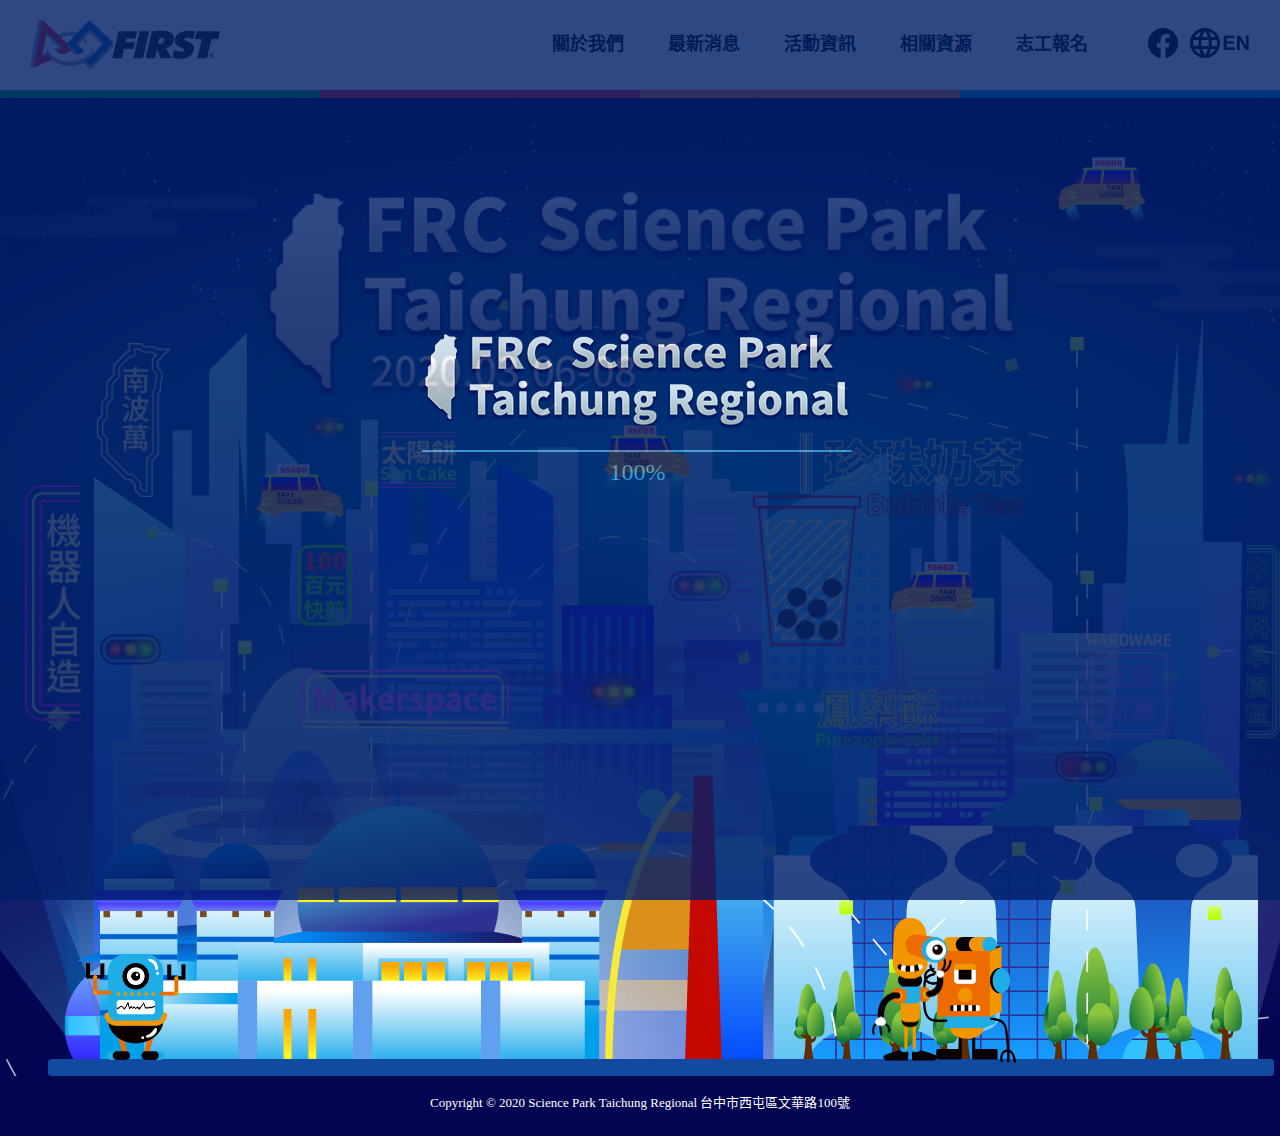
==== commit 764c4463: "修改" ====
--- a/index.html
+++ b/index.html
@@ -24,7 +24,7 @@
       alt="Science Park Taichung Regional">
   </a>
   <div class="icon">
-    <a href="#" class="fb"></a>
+     <a href="https://m.facebook.com/ESUNRA/" target="_blank" class="fb"></a>
     <a href="index_en.html" class="en"></a>
   </div>
   <ul>
--- a/css/style.css
+++ b/css/style.css
@@ -280,6 +280,7 @@
 
 .wrap {
   width: 100%;
+  min-width: 1200px;
   height: auto;
   background: url(../img/star.png@2x.png) center top no-repeat;
   background-size: 100% auto;
@@ -867,7 +868,31 @@
   color: #fff;
 }
 
-.barname p {
+.barname_en {
+  width: 900px;
+  height: auto;
+  text-align: center;
+  padding: 20px 0;
+  font-size: 20px;
+  line-height: 30px;
+  font-weight: bold;
+  color: #000;
+}
+
+.barname_en h2 {
+  font-size: 15px;
+}
+
+.barname_en a {
+  color: #049ADA;
+}
+
+.barname_en a:hover {
+  text-decoration: none;
+}
+
+.barname p,
+.barname_en p {
   font-size: 13px;
 }
 
@@ -889,6 +914,46 @@
   margin-bottom: 100px;
 }
 
+.routemap {
+  width: 900px;
+  position: relative;
+}
+
+.routemap a {
+  display: block;
+  position: absolute;
+}
+
+.routemap .m1,
+.routemap .m2 {
+  width: 96px;
+  height: 50px;
+}
+
+.routemap .m2 {
+  top: 138px;
+}
+
+.routemap .m3 {
+  width: 60px;
+  height: 20px;
+  top: 300px;
+  left: 210px;
+}
+
+.routemap .m4 {
+  width: 95px;
+  height: 20px;
+  top: 520px;
+  left: 180px;
+}
+
+.routemap .m5 {
+  width: 60px;
+  height: 20px;
+  top: 550px;
+  left: 180px;
+}
 
 .mapbar {
   width: 900px;
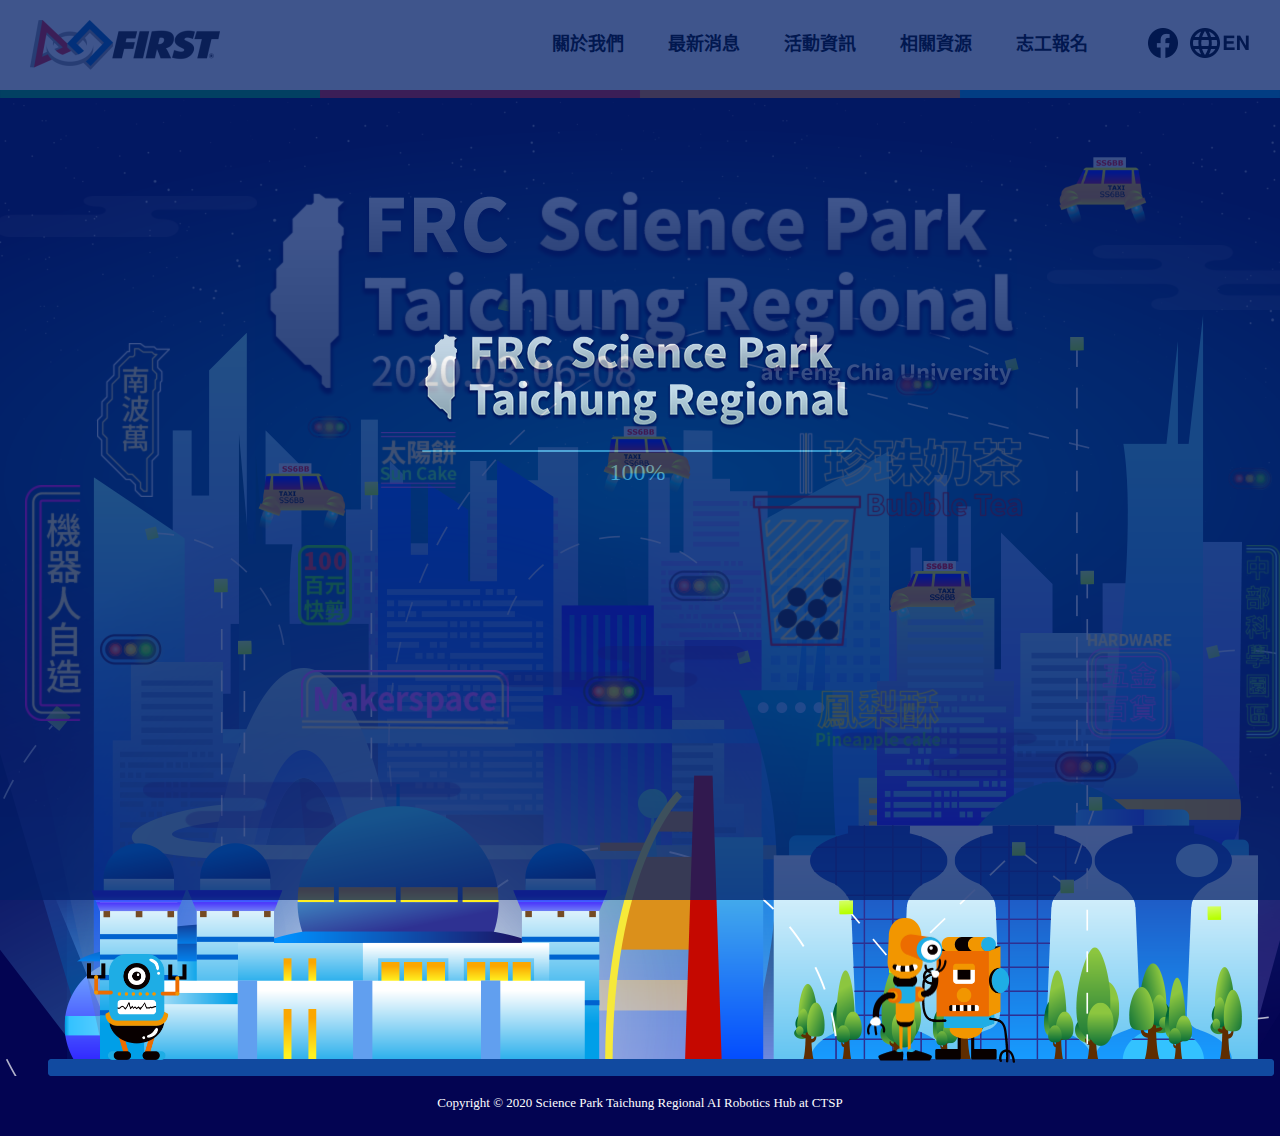
==== commit a40dc5d2: "修改" ====
--- a/index.html
+++ b/index.html
@@ -24,7 +24,7 @@
       alt="Science Park Taichung Regional">
   </a>
   <div class="icon">
-     <a href="https://m.facebook.com/ESUNRA/" target="_blank" class="fb"></a>
+    <a href="#" class="fb"></a>
     <a href="index_en.html" class="en"></a>
   </div>
   <ul>
@@ -53,7 +53,7 @@
     <div class="cloud2"><img src="img/cloud2.png@2x.png"></div>
     <div class="cloud3"><img src="img/cloud3.png@2x.png"></div>
   </div>
-  <div class="footer">Copyright © 2020 Science Park Taichung Regional 台中市西屯區文華路100號</div>
+  <div class="footer">Copyright © 2020 Science Park Taichung Regional AI Robotics Hub at CTSP</div>
 </div>
   
 </body>
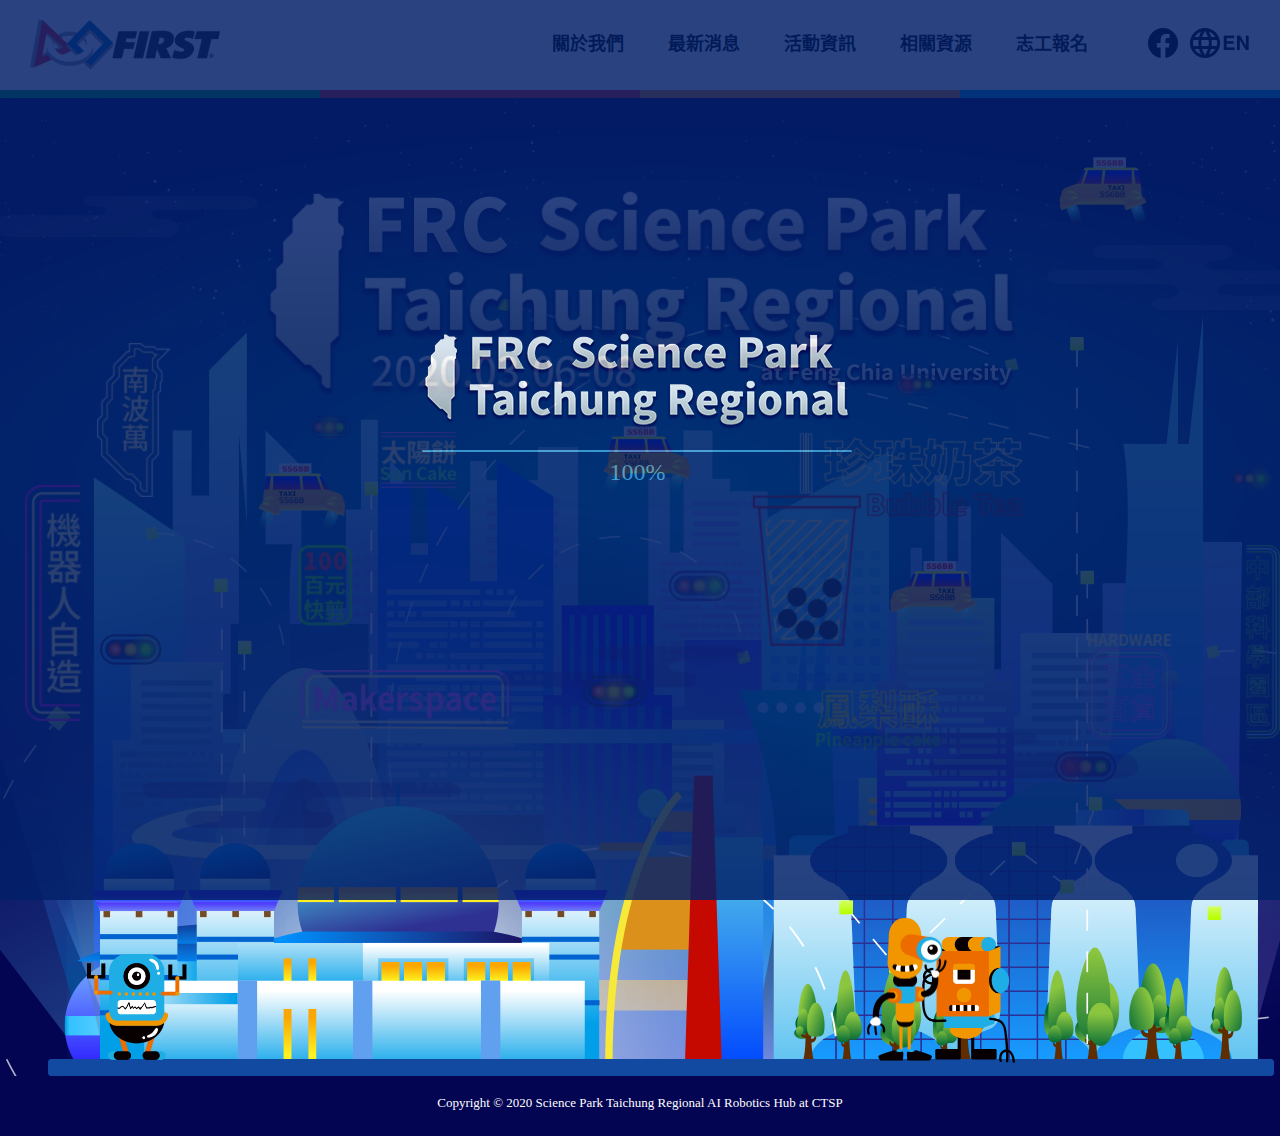
==== commit 72875c29: "Merge branch 'master' of https://github.com/peini93/frc" ====
--- a/index.html
+++ b/index.html
@@ -24,7 +24,7 @@
       alt="Science Park Taichung Regional">
   </a>
   <div class="icon">
-    <a href="#" class="fb"></a>
+     <a href="https://m.facebook.com/ESUNRA/" target="_blank" class="fb"></a>
     <a href="index_en.html" class="en"></a>
   </div>
   <ul>
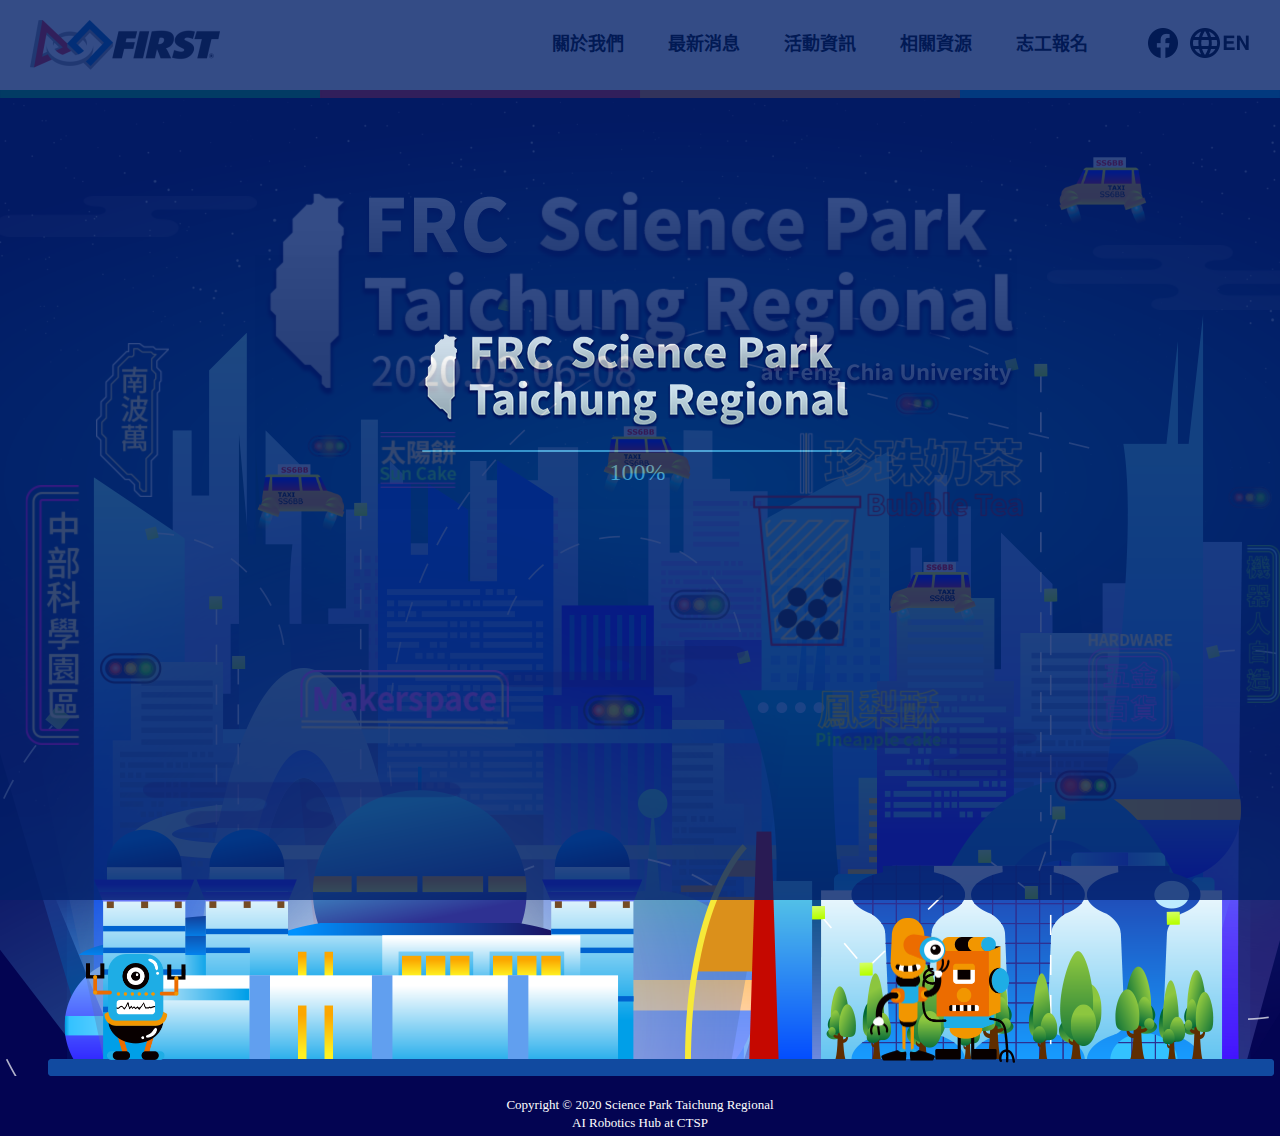
==== commit 10415be9: "修改" ====
--- a/index.html
+++ b/index.html
@@ -53,7 +53,7 @@
     <div class="cloud2"><img src="img/cloud2.png@2x.png"></div>
     <div class="cloud3"><img src="img/cloud3.png@2x.png"></div>
   </div>
-  <div class="footer">Copyright © 2020 Science Park Taichung Regional AI Robotics Hub at CTSP</div>
+  <div class="footer">Copyright © 2020 Science Park Taichung Regional <br>AI Robotics Hub at CTSP</div>
 </div>
   
 </body>
--- a/css/style.css
+++ b/css/style.css
@@ -319,7 +319,7 @@
   position: absolute;
   background: url(../img/lights.png@2x.png) 0 0 no-repeat;
   left: 50%;
-  top: 28%;
+  top: 30%;
   margin-left: -540px;
   overflow: hidden;
 }
@@ -1000,6 +1000,7 @@
   color: #ffffff;
   margin: 20px auto;
   display: inline-block;
+  line-height: 18px;
 }
 
 .gotop {
